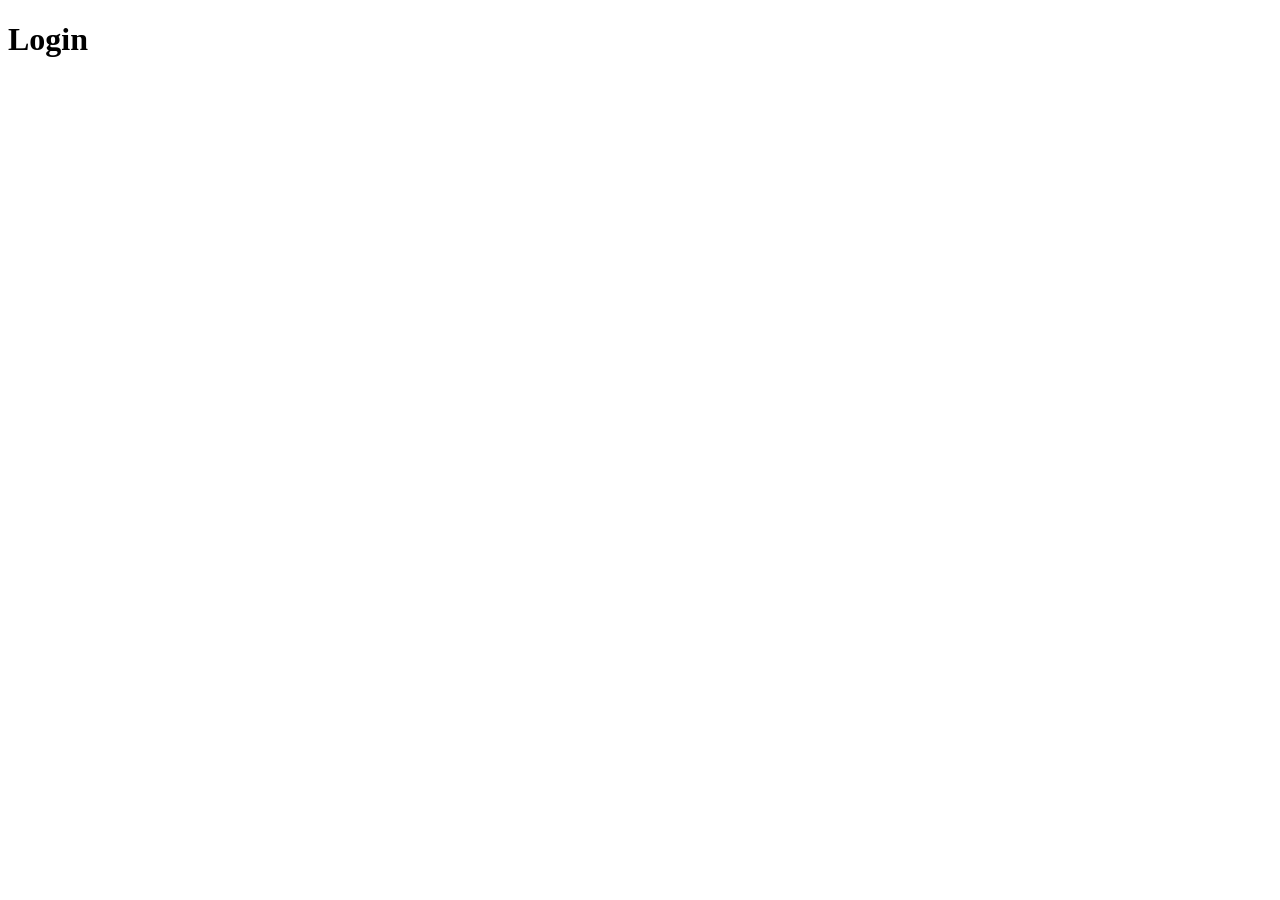
==== index.html @ 7a8df3eb "Initial commit, folder structure" ====
<!DOCTYPE html>
<html lang="en">
<head>
  <meta charset="UTF-8">
  <meta name="viewport" content="width=device-width, initial-scale=1.0">
  <title>10x CRM - Login</title>
  <link rel="stylesheet" href="css/styles.css">
  <script src="js/auth.js" defer></script>
</head>
<body>
  <main>
    <h1>Login</h1>
  </main>
</body>
</html>
---- css/styles.css ----
/* Future shared application styles. */
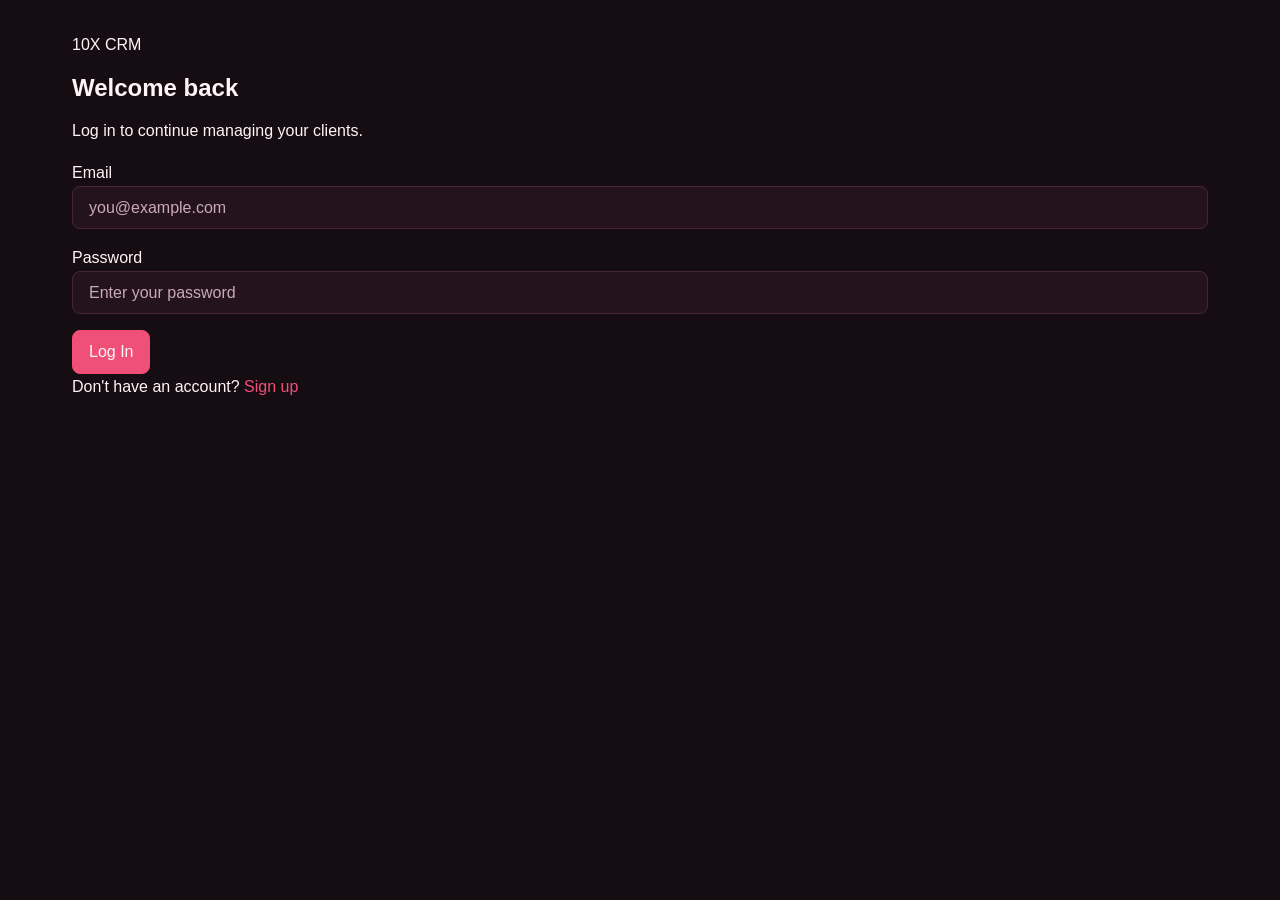
==== commit 7f92f86a: "added login page HTML structure" ====
--- a/index.html
+++ b/index.html
@@ -3,13 +3,62 @@
 <head>
   <meta charset="UTF-8">
   <meta name="viewport" content="width=device-width, initial-scale=1.0">
-  <title>10x CRM - Login</title>
+  <title>10X CRM - Login</title>
   <link rel="stylesheet" href="css/styles.css">
   <script src="js/auth.js" defer></script>
 </head>
 <body>
-  <main>
-    <h1>Login</h1>
+  <main class="auth-page">
+    <div class="container">
+      <section class="auth-card" aria-labelledby="login-heading">
+        <header class="auth-header">
+          <p class="auth-brand">10X CRM</p>
+          <h1 id="login-heading">Welcome back</h1>
+          <p class="auth-subtitle">Log in to continue managing your clients.</p>
+        </header>
+
+        <form id="login-form" class="auth-form" novalidate>
+          <div class="form-group">
+            <label for="login-email">Email</label>
+            <input
+              type="email"
+              id="login-email"
+              name="email"
+              placeholder="you@example.com"
+              autocomplete="email"
+              aria-describedby="login-email-error"
+            >
+            <p id="login-email-error" class="field-error"></p>
+          </div>
+
+          <div class="form-group">
+            <label for="login-password">Password</label>
+            <input
+              type="password"
+              id="login-password"
+              name="password"
+              placeholder="Enter your password"
+              autocomplete="current-password"
+              aria-describedby="login-password-error"
+            >
+            <p id="login-password-error" class="field-error"></p>
+          </div>
+
+          <div
+            id="login-form-message"
+            class="form-message"
+            role="status"
+            aria-live="polite"
+          ></div>
+
+          <button type="submit">Log In</button>
+        </form>
+
+        <footer class="auth-footer">
+          <p>Don't have an account? <a href="signup.html">Sign up</a></p>
+        </footer>
+      </section>
+    </div>
   </main>
 </body>
 </html>
--- a/css/styles.css
+++ b/css/styles.css
@@ -1 +1,129 @@
-/* Future shared application styles. */
+/* Shared base styles for the 10X CRM application. */
+
+:root {
+  --color-background: #160d12;
+  --color-surface: #24131c;
+  --color-text-primary: #fff5f8;
+  --color-text-secondary: #c9aab5;
+  --color-accent: #f04f78;
+  --color-success: #52c788;
+  --color-error: #ff5c6c;
+  --color-border: #4a2634;
+  --border-radius: 0.5rem;
+  --spacing-small: 0.5rem;
+  --spacing-medium: 1rem;
+  --spacing-large: 2rem;
+}
+
+*,
+*::before,
+*::after {
+  box-sizing: border-box;
+  margin: 0;
+  padding: 0;
+}
+
+h1,
+h2,
+h3,
+h4,
+h5,
+h6 {
+  margin-bottom: var(--spacing-medium);
+}
+
+p {
+  margin-bottom: var(--spacing-medium);
+}
+
+button,
+input,
+select,
+textarea {
+  font: inherit;
+}
+
+body {
+  min-height: 100vh;
+  background-color: var(--color-background);
+  color: var(--color-text-primary);
+  font-family: Arial, Helvetica, sans-serif;
+  line-height: 1.6;
+}
+
+main {
+  padding-block: var(--spacing-large);
+}
+
+h1,
+h2,
+h3,
+h4,
+h5,
+h6 {
+  color: var(--color-text-primary);
+  line-height: 1.2;
+}
+
+a {
+  color: var(--color-accent);
+  text-decoration: none;
+}
+
+a:hover {
+  text-decoration: underline;
+}
+
+button {
+  border: 1px solid var(--color-accent);
+  border-radius: var(--border-radius);
+  padding: var(--spacing-small) var(--spacing-medium);
+  background-color: var(--color-accent);
+  color: var(--color-text-primary);
+  cursor: pointer;
+}
+
+input,
+select,
+textarea {
+  width: 100%;
+  border: 1px solid var(--color-border);
+  border-radius: var(--border-radius);
+  padding: var(--spacing-small) var(--spacing-medium);
+  background-color: var(--color-surface);
+  color: var(--color-text-primary);
+}
+
+textarea {
+  resize: vertical;
+}
+
+button:focus-visible,
+input:focus-visible,
+select:focus-visible,
+textarea:focus-visible,
+a:focus-visible {
+  outline: 2px solid var(--color-accent);
+  outline-offset: 2px;
+}
+
+::placeholder {
+  color: var(--color-text-secondary);
+}
+
+.container {
+  width: 100%;
+  max-width: 75rem;
+  margin-inline: auto;
+  padding-inline: var(--spacing-large);
+}
+
+@media (max-width: 40rem) {
+  :root {
+    --spacing-large: 1.5rem;
+  }
+
+  .container {
+    padding-inline: var(--spacing-medium);
+  }
+}
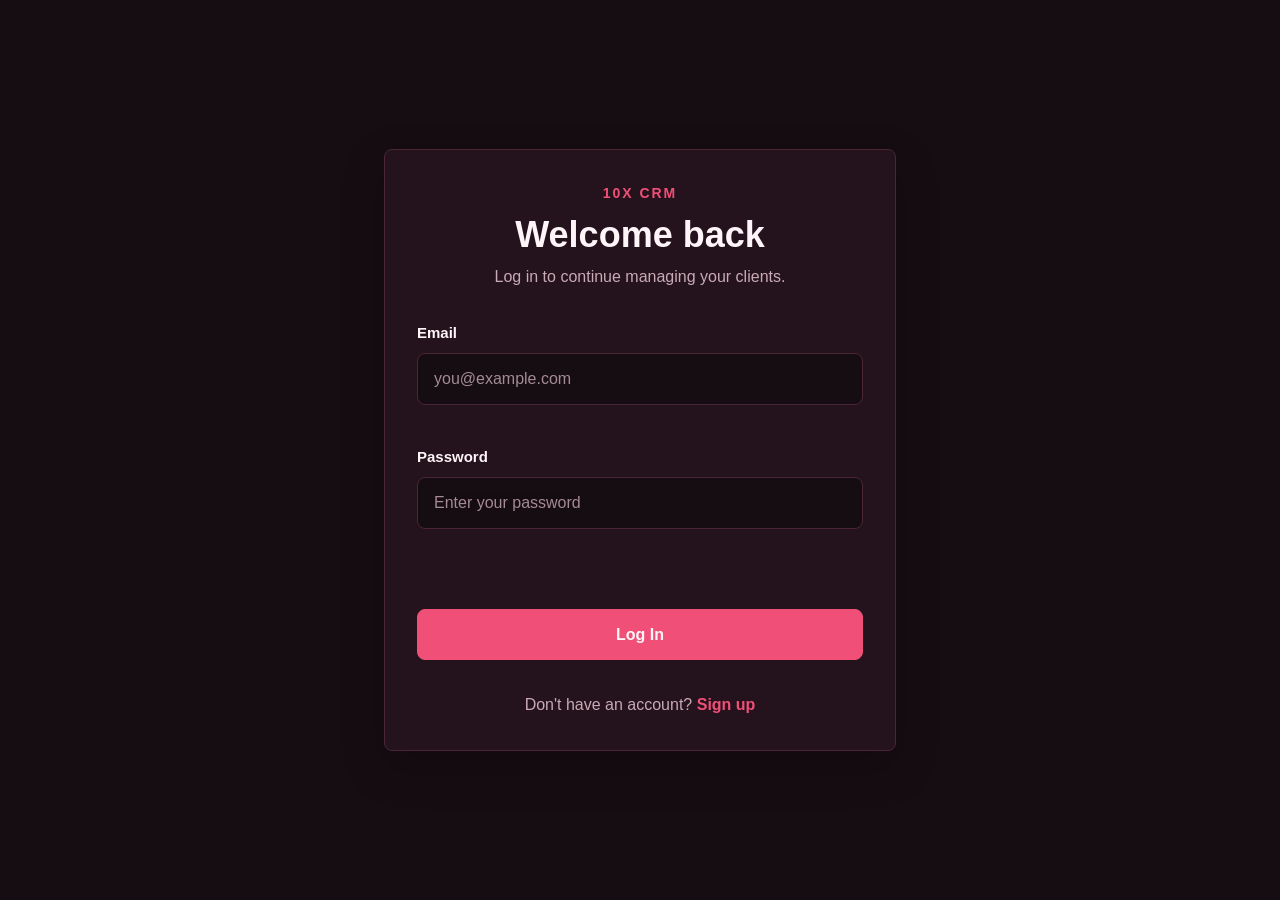
==== commit e74bdf05: "implemented signup form validation" ====
--- a/index.html
+++ b/index.html
@@ -5,6 +5,7 @@
   <meta name="viewport" content="width=device-width, initial-scale=1.0">
   <title>10X CRM - Login</title>
   <link rel="stylesheet" href="css/styles.css">
+  <script src="js/storage.js" defer></script>
   <script src="js/auth.js" defer></script>
 </head>
 <body>
--- a/css/styles.css
+++ b/css/styles.css
@@ -118,6 +118,176 @@
   padding-inline: var(--spacing-large);
 }
 
+/* Shared Login and Sign Up layout */
+
+.auth-page {
+  display: grid;
+  min-height: 100vh;
+  place-items: center;
+  padding: var(--spacing-large);
+}
+
+.auth-page .container {
+  max-width: 34rem;
+  padding-inline: 0;
+}
+
+.auth-card {
+  width: 100%;
+  max-width: 32rem;
+  margin-inline: auto;
+  padding: var(--spacing-large);
+  border: 1px solid var(--color-border);
+  border-radius: var(--border-radius);
+  background-color: var(--color-surface);
+  box-shadow: 0 1rem 2.5rem rgb(0 0 0 / 25%);
+}
+
+.auth-header {
+  margin-bottom: var(--spacing-large);
+  text-align: center;
+}
+
+.auth-brand {
+  margin-bottom: var(--spacing-small);
+  color: var(--color-accent);
+  font-size: 0.875rem;
+  font-weight: 700;
+  letter-spacing: 0.14em;
+  text-transform: uppercase;
+}
+
+.auth-card h1 {
+  margin-bottom: var(--spacing-small);
+  font-size: clamp(1.75rem, 5vw, 2.25rem);
+}
+
+.auth-subtitle {
+  margin-bottom: 0;
+  color: var(--color-text-secondary);
+}
+
+.auth-form {
+  display: flex;
+  flex-direction: column;
+  gap: var(--spacing-medium);
+}
+
+.form-group {
+  display: flex;
+  flex-direction: column;
+}
+
+.form-group label {
+  margin-bottom: var(--spacing-small);
+  color: var(--color-text-primary);
+  font-size: 0.9375rem;
+  font-weight: 600;
+}
+
+.auth-form input {
+  width: 100%;
+  padding: 0.75rem var(--spacing-medium);
+  border: 1px solid var(--color-border);
+  border-radius: var(--border-radius);
+  background-color: var(--color-background);
+  color: var(--color-text-primary);
+  transition:
+    border-color 150ms ease,
+    box-shadow 150ms ease;
+}
+
+.auth-form input::placeholder {
+  color: var(--color-text-secondary);
+  opacity: 0.8;
+}
+
+.auth-form input:focus {
+  border-color: var(--color-accent);
+  outline: none;
+  box-shadow: 0 0 0 3px rgb(240 79 120 / 20%);
+}
+
+.auth-form input.input-error {
+  border-color: var(--color-error);
+}
+
+.auth-form input.input-error:focus {
+  border-color: var(--color-error);
+  box-shadow: 0 0 0 3px rgb(255 92 108 / 18%);
+}
+
+.field-error {
+  min-height: 1.25rem;
+  margin: 0.25rem 0 0;
+  color: var(--color-error);
+  font-size: 0.8125rem;
+  line-height: 1.25rem;
+}
+
+.form-message {
+  min-height: 1.5rem;
+  margin: 0;
+  border-radius: var(--border-radius);
+  font-size: 0.875rem;
+}
+
+.form-message.success,
+.form-message.error {
+  padding: 0.75rem var(--spacing-medium);
+  border: 1px solid currentColor;
+}
+
+.form-message.success {
+  background-color: rgb(82 199 136 / 10%);
+  color: var(--color-success);
+}
+
+.form-message.error {
+  background-color: rgb(255 92 108 / 10%);
+  color: var(--color-error);
+}
+
+.auth-form button[type="submit"] {
+  width: 100%;
+  padding: 0.75rem var(--spacing-medium);
+  background-color: var(--color-accent);
+  color: var(--color-text-primary);
+  font-weight: 700;
+  cursor: pointer;
+  transition:
+    filter 150ms ease,
+    opacity 150ms ease;
+}
+
+.auth-form button[type="submit"]:hover:not(:disabled) {
+  filter: brightness(1.1);
+}
+
+.auth-form button[type="submit"]:disabled {
+  cursor: not-allowed;
+  opacity: 0.55;
+}
+
+.auth-footer {
+  margin-top: var(--spacing-large);
+  color: var(--color-text-secondary);
+  text-align: center;
+}
+
+.auth-footer p {
+  margin-bottom: 0;
+}
+
+.auth-footer a {
+  color: var(--color-accent);
+  font-weight: 600;
+}
+
+.auth-footer a:hover {
+  color: var(--color-text-primary);
+}
+
 @media (max-width: 40rem) {
   :root {
     --spacing-large: 1.5rem;
@@ -126,4 +296,13 @@
   .container {
     padding-inline: var(--spacing-medium);
   }
-}
+
+  .auth-page {
+    padding: var(--spacing-medium);
+  }
+
+  .auth-card {
+    max-width: 100%;
+    padding: var(--spacing-medium);
+  }
+}
